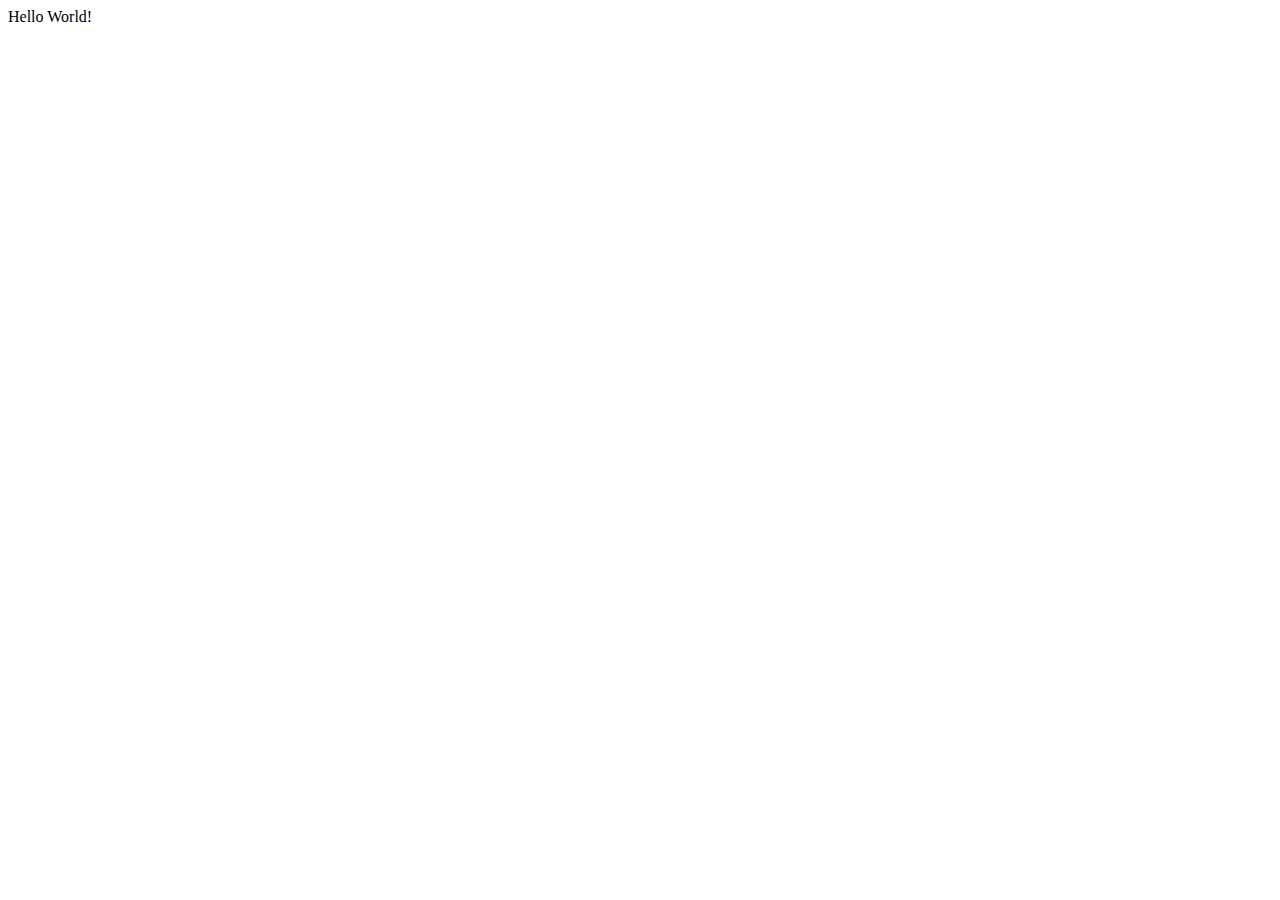
==== clock/index.html @ 3490dc3c "Initiated clock project" ====
<!DOCTYPE html>
<html lang="en">
<head>
    <meta charset="UTF-8">
    <meta http-equiv="X-UA-Compatible" content="IE=edge">
    <meta name="viewport" content="width=device-width, initial-scale=1.0">
    <title>Document</title>
    <link rel="stylesheet" href="./style.css">
</head>
<body>
    Hello World!
</body>
<script src="./script.js"></script>
</html>
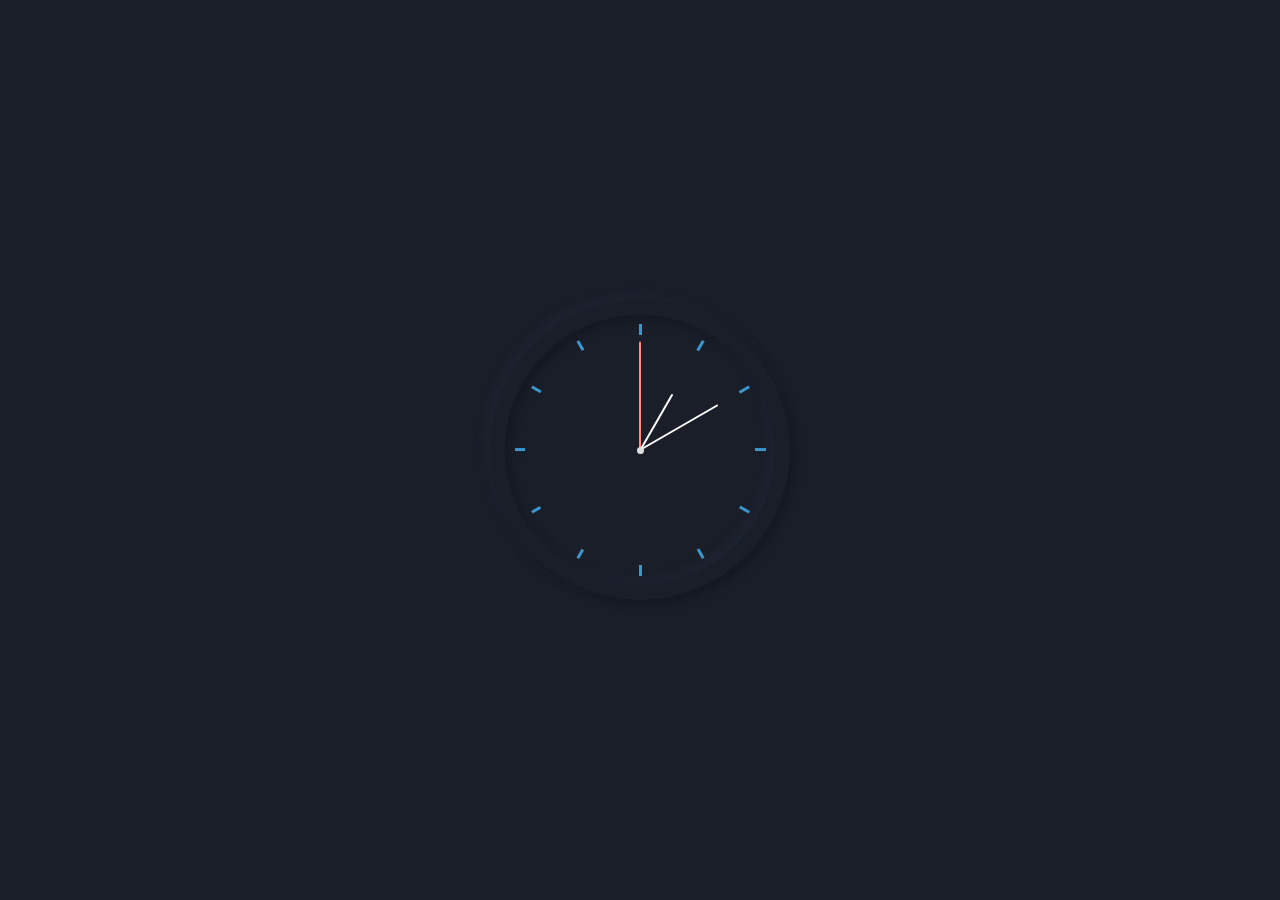
==== commit db3f4257: "Added css and seconds hand functionality" ====
--- a/clock/index.html
+++ b/clock/index.html
@@ -1,5 +1,6 @@
 <!DOCTYPE html>
 <html lang="en">
+
 <head>
     <meta charset="UTF-8">
     <meta http-equiv="X-UA-Compatible" content="IE=edge">
@@ -7,8 +8,25 @@
     <title>Document</title>
     <link rel="stylesheet" href="./style.css">
 </head>
+
 <body>
-    Hello World!
+    <div class="clockContainer">
+        <div id="clock">
+            <div class="number"></div>
+            <div class="number"></div>
+            <div class="number"></div>
+            <div class="number"></div>
+            <div class="number"></div>
+            <div class="number"></div>
+            <div id="handsContainer">
+                <div id="secondsHand"></div>
+                <div id="minutesHand"></div>
+                <div id="hoursHand"></div>
+                <div id="centerPivot"></div>
+            </div>
+        </div>
+    </div>
 </body>
 <script src="./script.js"></script>
+
 </html>--- a/clock/style.css
+++ b/clock/style.css
@@ -0,0 +1,108 @@
+html,
+body {
+    height: 100%;
+    display: flex;
+    justify-content: center;
+    align-items: center;
+    background: #1a1e29;
+}
+
+div.clockContainer {
+    width: 300px;
+    height: 300px;
+    display: flex;
+    justify-content: center;
+    align-items: center;
+    border-radius: 50%;
+    background: #1a1e29;
+    box-shadow: 5px 5px 10px #151821,
+        -5px -5px 10px #1f2431;
+}
+
+div#clock {
+    width: 250px;
+    height: 250px;
+    display: flex;
+    justify-content: center;
+    align-items: center;
+    padding: 10px;
+    position: relative;
+    border-radius: 50%;
+    background: #1a1e29;
+    box-shadow: inset 5px 5px 8px #151821,
+        inset -5px -5px 8px #1f2431;
+}
+
+
+div#handsContainer {
+    width: 230px;
+    height: 230px;
+    border-radius: 50%;
+    background-color: #1a1e29;
+    position: absolute;
+    display: flex;
+    justify-content: center;
+    align-items: center;
+}
+
+div#handsContainer>* {
+    width: 2px;
+    transform-origin: 50% 100%;
+    border-radius: 20px;
+    position: absolute;
+    transform: translateY(-50%);
+}
+
+div#centerPivot {
+    width: 7px;
+    height: 7px;
+    border-radius: 50%;
+    background-color: rgb(223, 223, 223);
+    transform: translateY(0%);
+    z-index: 1;
+}
+
+div#secondsHand {
+    height: calc(50% - 6px);
+    background-color: rgb(255, 142, 127);
+}
+
+div#minutesHand {
+    height: calc(50% - 25px);
+    background-color: rgb(255, 255, 255);
+    transform: translateY(-50%) rotate(60deg);
+}
+
+div#hoursHand {
+    height: calc(50% - 50px);
+    background-color: rgb(255, 255, 255);
+    transform: translateY(-50%) rotate(30deg);
+}
+
+
+div.number {
+    position: absolute;
+    width: 3px;
+    height: 93%;
+    background-color: rgb(58, 151, 206);
+}
+
+div.number:nth-child(2) {
+    transform: rotate(30deg);
+}
+
+div.number:nth-child(3) {
+    transform: rotate(60deg);
+}
+
+div.number:nth-child(4) {
+    transform: rotate(90deg);
+}
+
+div.number:nth-child(5) {
+    transform: rotate(120deg);
+}
+
+div.number:nth-child(6) {
+    transform: rotate(150deg);
+}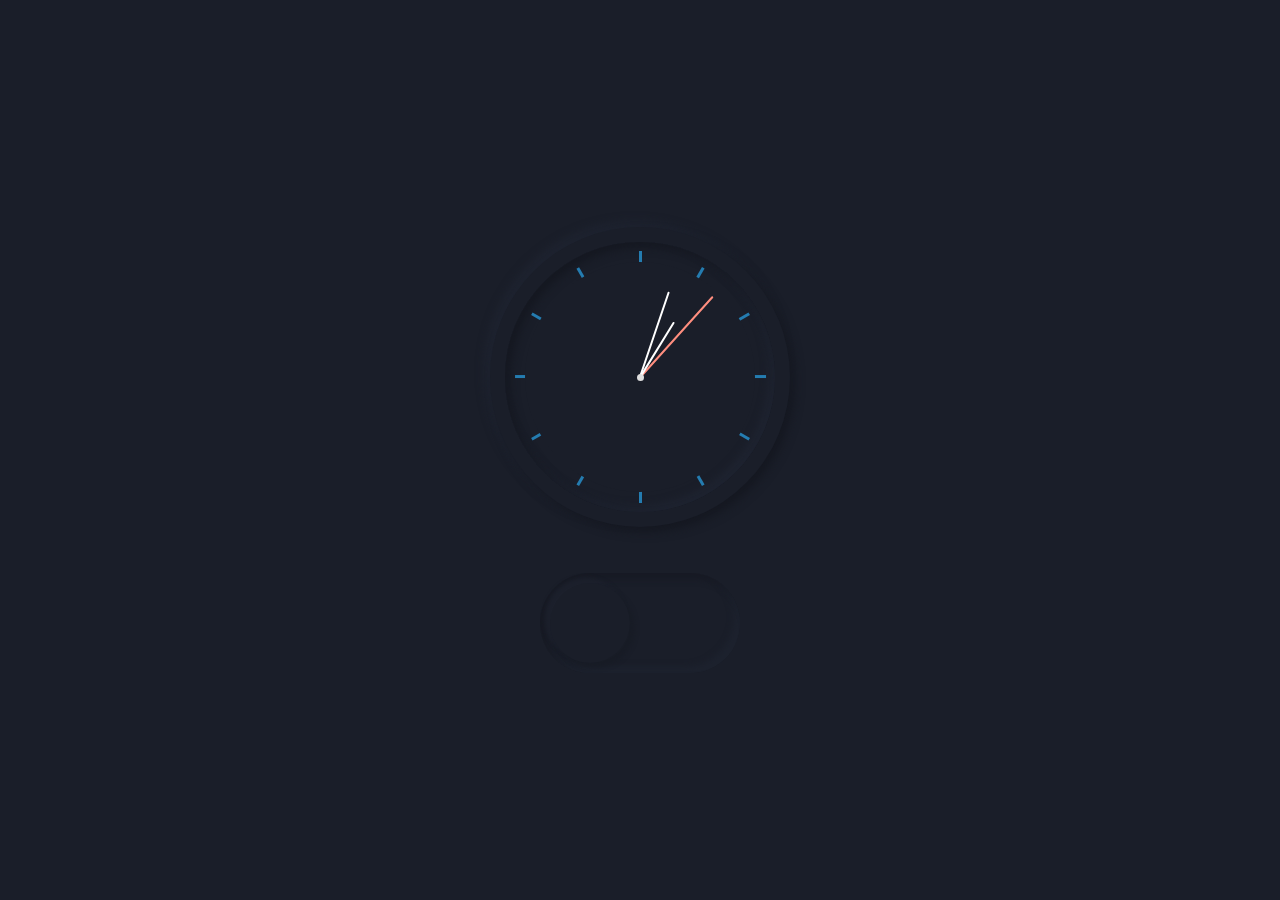
==== commit a13b3ea3: "Added toggle switch between dark and light mode" ====
--- a/clock/index.html
+++ b/clock/index.html
@@ -6,9 +6,10 @@
     <meta http-equiv="X-UA-Compatible" content="IE=edge">
     <meta name="viewport" content="width=device-width, initial-scale=1.0">
     <title>Document</title>
-    <link rel="stylesheet" href="./style.css">
+    <link id='darkui' rel="stylesheet" href="./style.css">
+    <link id='lightui' rel="stylesheet" href="./styleLightUI.css">
+    <link rel="stylesheet" href="./switch.css">
 </head>
-
 <body>
     <div class="clockContainer">
         <div id="clock">
@@ -26,6 +27,8 @@
             </div>
         </div>
     </div>
+    <!-- <button onclick="toggleui()">toggle ui</button> -->
+    <input type="checkbox" id="switch" onchange="toggleui()" /><label for="switch"></label>
 </body>
 <script src="./script.js"></script>
 
--- a/clock/style.css
+++ b/clock/style.css
@@ -2,6 +2,8 @@
 body {
     height: 100%;
     display: flex;
+    flex-direction: column;
+    gap: 20px;
     justify-content: center;
     align-items: center;
     background: #1a1e29;
@@ -33,7 +35,6 @@
         inset -5px -5px 8px #1f2431;
 }
 
-
 div#handsContainer {
     width: 230px;
     height: 230px;
@@ -51,6 +52,7 @@
     border-radius: 20px;
     position: absolute;
     transform: translateY(-50%);
+    transition: all 100ms;
 }
 
 div#centerPivot {
@@ -84,7 +86,7 @@
     position: absolute;
     width: 3px;
     height: 93%;
-    background-color: rgb(58, 151, 206);
+    background-color: rgba(39, 146, 207, 0.815);
 }
 
 div.number:nth-child(2) {
--- a/clock/styleLightUI.css
+++ b/clock/styleLightUI.css
@@ -0,0 +1,19 @@
+html,body {
+    background: #bed3ee;
+}
+
+div.clockContainer {
+    background: #bed3ee;
+    box-shadow:  6px 6px 12px #abbed6,
+                 -6px -6px 12px #d1e8ff;
+}
+
+div#clock {
+    background: #bed3ee;
+    box-shadow: inset 6px 6px 12px #abbed6,
+                inset -6px -6px 12px #d1e8ff;
+}
+
+div#handsContainer {
+    background-color: #bed3ee;
+}--- a/clock/switch.css
+++ b/clock/switch.css
@@ -0,0 +1,45 @@
+input[type=checkbox] {
+    height: 0;
+    width: 0;
+    visibility: hidden;
+}
+
+label {
+    cursor: pointer;
+    width: 200px;
+    height: 100px;
+    box-shadow: inset 6px 6px 6px #171a24,
+        inset -6px -6px 6px #1d222e;
+    display: block;
+    border-radius: 100px;
+    display: flex;
+    align-items: center;
+    position: relative;
+}
+
+label:after {
+    content: '';
+    position: absolute;
+    left: 10px;
+    width: 80px;
+    height: 80px;
+    background: #1a1e29;
+    box-shadow:  5px 5px 4px #181c26,
+                 -5px -5px 4px #1c202c;
+    border-radius: 90px;
+    transition: all 300ms;
+}
+
+input:checked+label {
+    background: #bed3ee;
+    box-shadow: inset 6px 6px 6px #b1c4dd,
+        inset -6px -6px 6px #cbe2ff;
+}
+
+input:checked+label:after {
+    background: #bed3ee;
+    box-shadow: 5px 5px 9px #b3c6e0,
+        -5px -5px 9px #c9e0fc;
+    left: calc(100% - 10px);
+    transform: translateX(-100%);
+}